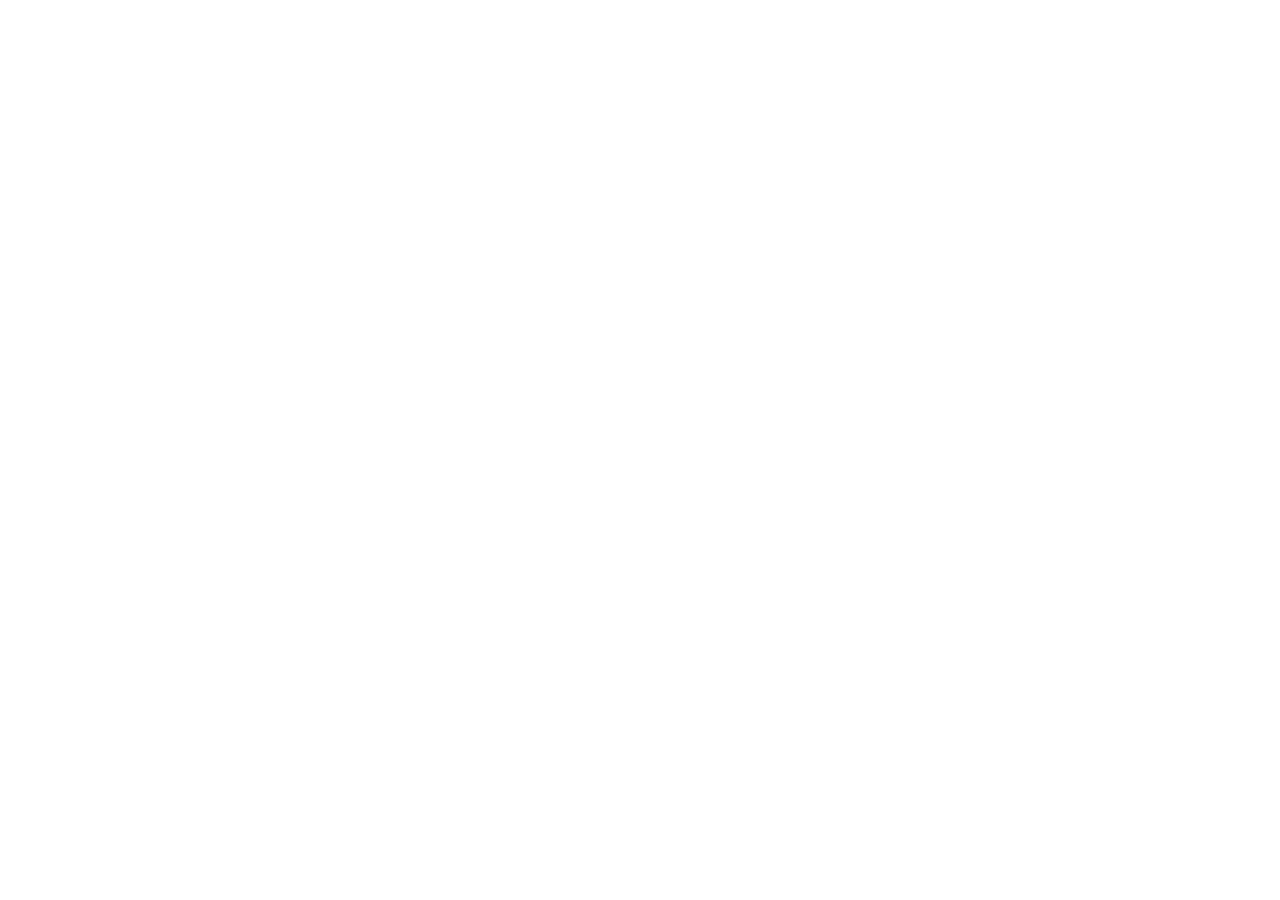
==== index.html @ b515933b "Adição da Estrutura Inicial Adição dos arquivos iniciais do site, sobretudo arquivos HTML/CSS/JS e i" ====
<!DOCTYPE html>
<html lang="pt-br">
<head>
    <meta charset="UTF-8">
    <meta name="viewport" content="width=device-width, initial-scale=1.0">
    <title>Lista de Alunos</title>

    <link rel="preconnect" href="https://fonts.googleapis.com">
    <link rel="preconnect" href="https://fonts.gstatic.com" crossorigin>
    <link href="https://fonts.googleapis.com/css2?family=Inter:ital,opsz,wght@0,14..32,100..900;1,14..32,100..900&display=swap" rel="stylesheet">
    <link rel="stylesheet" type="text/css" href="css/style.css">
</head>
<body>
    <nav>
        
    </nav>
    <main>

    </main>
</body>
</html>
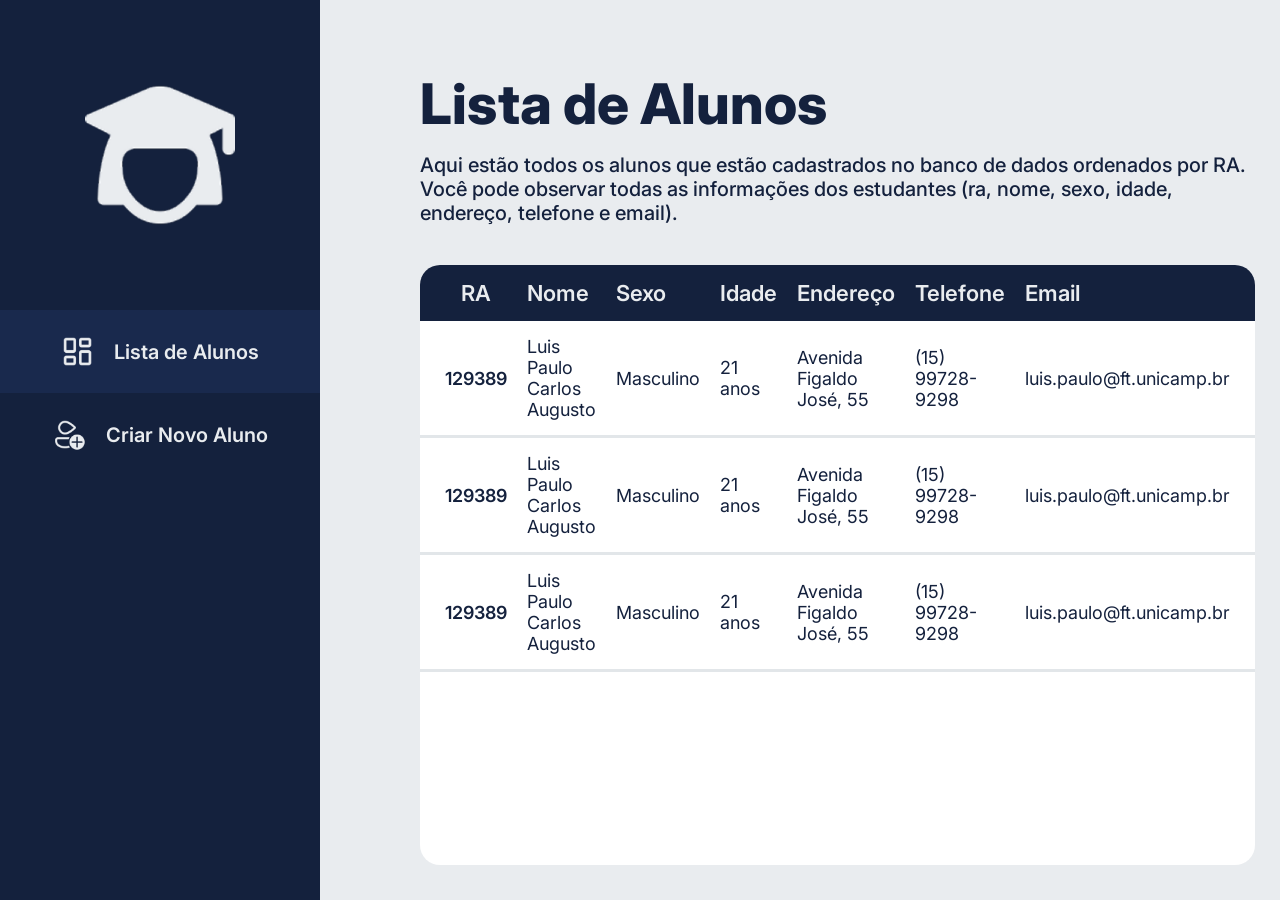
==== commit 1b9ff75a: "Adição do Front-End da Index Adição completa do Front-End da Index, com todos os códigos HTML/CSS. A" ====
--- a/index.html
+++ b/index.html
@@ -12,10 +12,70 @@
 </head>
 <body>
     <nav>
-        
+        <img src="images/icone_principal.png" alt="Ícone do Sistema">
+        <div id="caixa-navegacao">
+            <a class="ancora-navegacao" href="index.html">
+                <div class="botao-navegacao navegacao-selecionada">
+                    <img src="images/icone_dashboard.png" alt="Ícone de Dashboard">
+                    <p>Lista de Alunos</p>
+                </div>
+            </a>
+            <a class="ancora-navegacao" href="novo.html">
+                <div class="botao-navegacao">
+                    <img src="images/icone_novo.png" alt="Ícone de Novo">
+                    <p>Criar Novo Aluno</p>
+                </div>
+            </a>
+        </div>
     </nav>
     <main>
+        <h1>Lista de Alunos</h1>
+        <p>Aqui estão todos os alunos que estão cadastrados no banco de dados ordenados por RA. Você pode observar todas as informações dos estudantes (ra, nome, sexo, idade, endereço, telefone e email).</p>
 
+        <div id="area-tabela">
+            <table>
+                <thead>
+                    <tr>
+                        <th>RA</th>
+                        <th>Nome</th>
+                        <th>Sexo</th>
+                        <th>Idade</th>
+                        <th>Endereço</th>
+                        <th>Telefone</th>
+                        <th>Email</th>
+                    </tr>
+                </thead>
+                <tbody>                
+                    <tr>
+                        <td>129389</td>
+                        <td>Luis Paulo Carlos Augusto</td>
+                        <td>Masculino</td>
+                        <td>21 anos</td>
+                        <td>Avenida Figaldo José, 55</td>
+                        <td>(15) 99728-9298</td>
+                        <td>luis.paulo@ft.unicamp.br</td>
+                    </tr>
+                    <tr>
+                        <td>129389</td>
+                        <td>Luis Paulo Carlos Augusto</td>
+                        <td>Masculino</td>
+                        <td>21 anos</td>
+                        <td>Avenida Figaldo José, 55</td>
+                        <td>(15) 99728-9298</td>
+                        <td>luis.paulo@ft.unicamp.br</td>
+                    </tr>
+                    <tr>
+                        <td>129389</td>
+                        <td>Luis Paulo Carlos Augusto</td>
+                        <td>Masculino</td>
+                        <td>21 anos</td>
+                        <td>Avenida Figaldo José, 55</td>
+                        <td>(15) 99728-9298</td>
+                        <td>luis.paulo@ft.unicamp.br</td>
+                    </tr>
+                </tbody>
+            </table>
+        </div>
     </main>
 </body>
 </html>
--- a/css/style.css
+++ b/css/style.css
@@ -0,0 +1,102 @@
+/* =========================== VISUALIZAÇÃO DESKTOP GRANDE (1920x1280) =========================== */
+/* -------- Definições e Variáveis Globais ------ */
+* {
+    margin: 0; padding: 0;
+    box-sizing: border-box;
+}
+
+:root {
+    --cor-primaria: #14213D;
+    --cor-primaria-clara: #19294D;
+    --cor-secundaria: #E9ECEF;
+    --cor-secundaria-variada: #E2E6E9;
+    --cor-branca: #FFFFFF;
+    --cor-cinza: #DBDDDE;
+}
+
+html { font-size: 20px; font-family: "Inter", sans-serif; }
+
+body {
+    background-color: var(--cor-secundaria);
+    width: 100dvw; height: 100dvh;
+    display: flex; flex-flow: row nowrap;
+}
+
+/* ---------- Menu de Navegação Lateral --------- */
+nav {
+    min-width: 320px; height: 100dvh;
+    background-color: var(--cor-primaria);
+}
+
+nav > img {
+    width: 150px; height: 150px;
+    display: block;
+    margin: 80px auto;
+}
+
+.botao-navegacao {
+    display: flex; flex-flow: row nowrap;
+    justify-content: center; align-items: center;
+    column-gap: 20px;
+    padding: 25px 0;
+}
+.botao-navegacao.navegacao-selecionada { background-color: var(--cor-primaria-clara); }
+
+.botao-navegacao > img { width: 33px; height: 33px; }
+.botao-navegacao > p {
+    color: var(--cor-secundaria); 
+    font-size: 1rem; font-weight: 600;
+}
+
+a, a:visited, a:link, a:hover, a:active { 
+    color: var(--cor-primaria); text-decoration: none; 
+}
+
+/* --------- Tabela com Informações Alunos ------ */
+main { padding: 70px 100px; }
+
+h1 {
+    color: var(--cor-primaria); 
+    font-size: 2.8rem; font-weight: 800;
+    margin-bottom: 15px;
+}
+
+main > p {
+    color: var(--cor-primaria); 
+    font-size: 1rem; font-weight: 500;
+    margin-bottom: 40px;
+}
+
+#area-tabela {
+    width: 100%; height: 600px;
+    background-color: var(--cor-branca);
+    border-radius: 20px;
+}
+
+table {
+    width: 100%;
+    border-collapse: collapse;
+}
+
+th, td { padding: 15px 10px; }
+th:first-child, td:first-child { padding-left: 25px; }
+th:last-child, td:last-child { padding-right: 25px; }
+
+tr:first-child th {
+    color: var(--cor-secundaria);
+    font-size: 1.1rem; font-weight: 600;
+    text-align: left;
+}
+
+thead tr { background: var(--cor-primaria); }
+thead tr th:first-child { border-top-left-radius: 20px; text-align: center; }
+thead tr th:last-child { border-top-right-radius: 20px; }
+
+td {
+    color: var(--cor-primaria);
+    font-size: 0.9rem; font-weight: 400;
+    border-bottom: solid 3px var(--cor-secundaria-variada);
+}
+
+td:first-child { text-align: center; }
+tbody td:first-child { font-weight: 600; }
